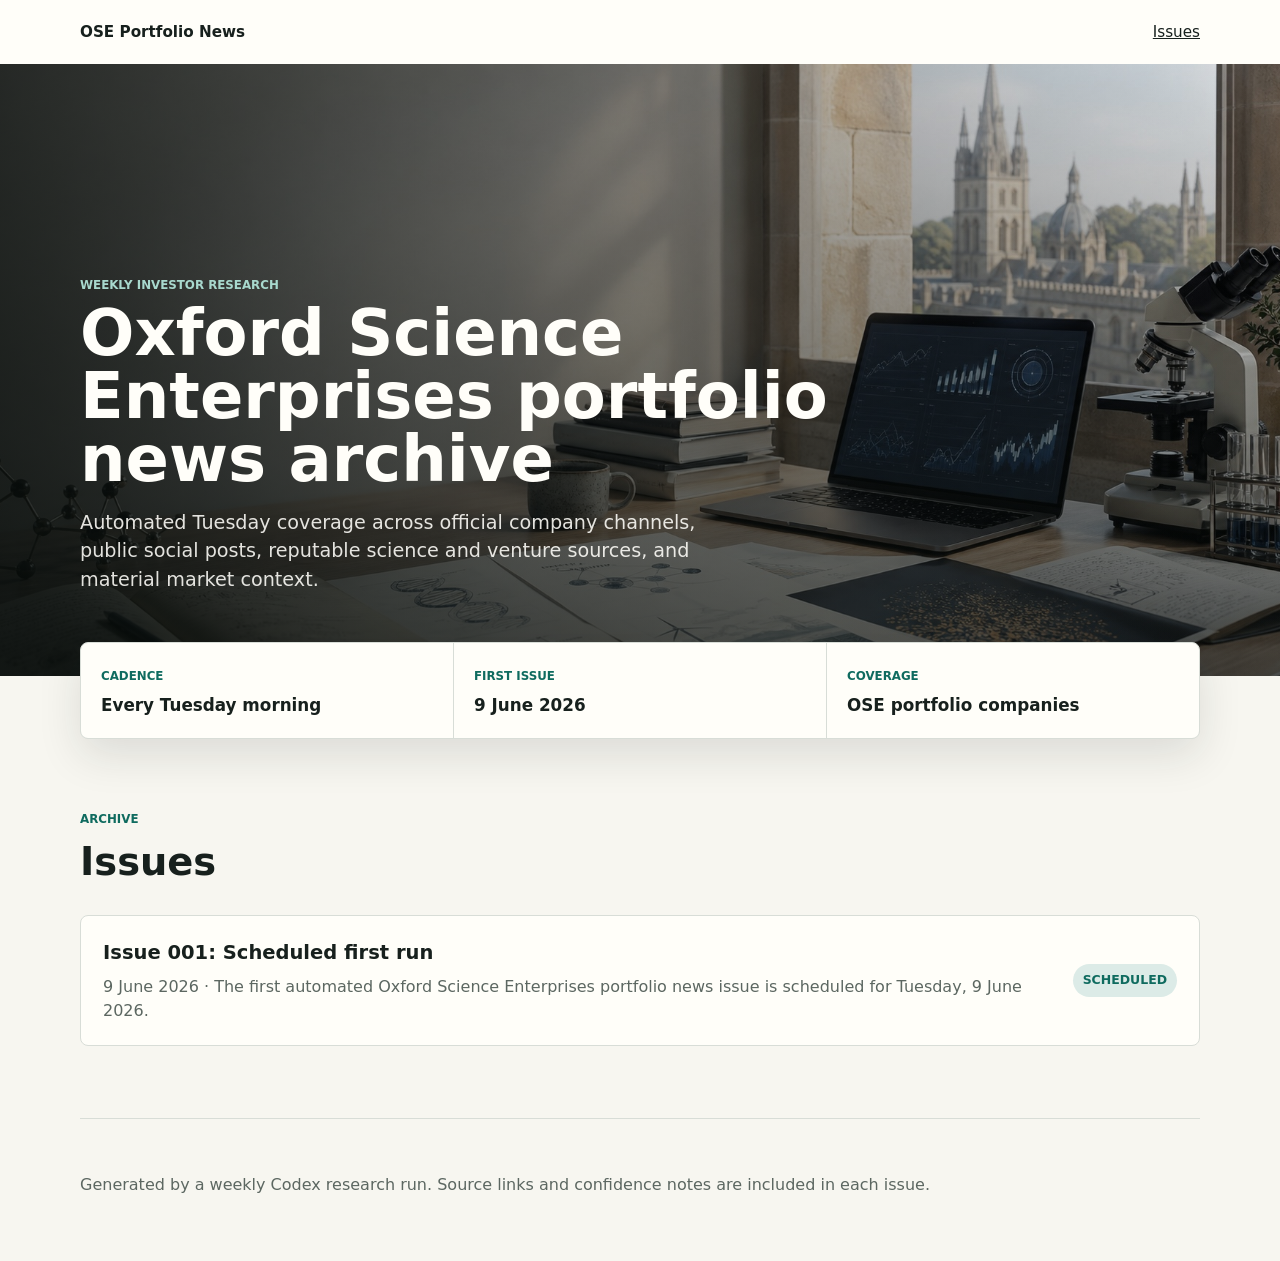
==== site/index.html @ 3891fce2 "Initial OSE portfolio news archive" ====
<!doctype html>
<html lang="en">
  <head>
    <meta charset="utf-8">
    <meta name="viewport" content="width=device-width, initial-scale=1">
    <meta name="description" content="Weekly research archive tracking Oxford Science Enterprises portfolio news.">
    <title>OSE Portfolio News</title>
    <link rel="stylesheet" href="./styles.css">
  </head>
  <body>
    <header class="site-header">
      <nav class="nav" aria-label="Primary">
        <a class="brand" href="./">OSE Portfolio News</a>
        <a href="#issues">Issues</a>
      </nav>
      <section class="hero">
        <img src="./assets/news-research-hero.jpg" alt="" class="hero-image">
        <div class="hero-overlay"></div>
        <div class="hero-copy">
          <p class="eyebrow">Weekly investor research</p>
          <h1>Oxford Science Enterprises portfolio news archive</h1>
          <p>
            Automated Tuesday coverage across official company channels, public social posts,
            reputable science and venture sources, and material market context.
          </p>
        </div>
      </section>
    </header>

    <main>
      <section class="summary-band" aria-label="Newsletter status">
        <div>
          <span class="label">Cadence</span>
          <strong>Every Tuesday morning</strong>
        </div>
        <div>
          <span class="label">First issue</span>
          <strong>9 June 2026</strong>
        </div>
        <div>
          <span class="label">Coverage</span>
          <strong>OSE portfolio companies</strong>
        </div>
      </section>

      <section class="content-section" id="issues">
        <div class="section-heading">
          <p class="eyebrow">Archive</p>
          <h2>Issues</h2>
        </div>
        <div class="issue-list" id="issue-list" aria-live="polite">
          <p class="muted">Loading issue archive...</p>
        </div>
      </section>
    </main>

    <footer class="footer">
      <p>Generated by a weekly Codex research run. Source links and confidence notes are included in each issue.</p>
    </footer>

    <script src="./app.js" type="module"></script>
  </body>
</html>
---- site/styles.css ----
:root {
  color-scheme: light;
  --ink: #17201d;
  --muted: #5c6761;
  --line: #d8ddd7;
  --paper: #f7f6f0;
  --white: #fffef9;
  --accent: #0f6b5f;
  --accent-2: #8c4f23;
  --accent-soft: #dcebe7;
  --shadow: 0 16px 44px rgba(28, 34, 31, 0.12);
}

* {
  box-sizing: border-box;
}

body {
  margin: 0;
  min-height: 100vh;
  background: var(--paper);
  color: var(--ink);
  font-family: Inter, ui-sans-serif, system-ui, -apple-system, BlinkMacSystemFont, "Segoe UI", sans-serif;
  line-height: 1.5;
}

a {
  color: inherit;
}

.nav {
  width: min(1120px, calc(100% - 32px));
  min-height: 64px;
  margin: 0 auto;
  display: flex;
  align-items: center;
  justify-content: space-between;
  gap: 24px;
  font-size: 0.95rem;
}

.brand {
  font-weight: 800;
  text-decoration: none;
}

.site-header {
  background: var(--white);
}

.page-header {
  background: var(--white);
  border-bottom: 1px solid var(--line);
}

.hero {
  position: relative;
  min-height: clamp(430px, 68vh, 680px);
  overflow: hidden;
  display: grid;
  align-items: end;
}

.hero-image,
.hero-overlay {
  position: absolute;
  inset: 0;
  width: 100%;
  height: 100%;
}

.hero-image {
  object-fit: cover;
}

.hero-overlay {
  background:
    linear-gradient(90deg, rgba(8, 13, 11, 0.76), rgba(8, 13, 11, 0.42) 42%, rgba(8, 13, 11, 0.08)),
    linear-gradient(0deg, rgba(8, 13, 11, 0.58), rgba(8, 13, 11, 0));
}

.hero-copy {
  position: relative;
  width: min(1120px, calc(100% - 32px));
  margin: 0 auto;
  padding: 0 0 clamp(54px, 9vh, 96px);
  color: var(--white);
}

.hero-copy h1 {
  max-width: 780px;
  margin: 8px 0 18px;
  font-size: clamp(2.45rem, 5vw, 4.9rem);
  line-height: 0.98;
  letter-spacing: 0;
}

.hero-copy p:last-child {
  max-width: 620px;
  margin: 0;
  font-size: clamp(1rem, 1.5vw, 1.22rem);
  color: rgba(255, 254, 249, 0.88);
}

.eyebrow,
.label {
  margin: 0;
  color: var(--accent);
  font-size: 0.74rem;
  font-weight: 800;
  letter-spacing: 0;
  text-transform: uppercase;
}

.hero-copy .eyebrow {
  color: #a8d9ce;
}

.summary-band {
  width: min(1120px, calc(100% - 32px));
  margin: -34px auto 0;
  position: relative;
  display: grid;
  grid-template-columns: repeat(3, 1fr);
  gap: 1px;
  overflow: hidden;
  border: 1px solid var(--line);
  border-radius: 8px;
  background: var(--line);
  box-shadow: var(--shadow);
}

.summary-band div {
  min-height: 92px;
  padding: 20px;
  background: var(--white);
}

.summary-band strong {
  display: block;
  margin-top: 6px;
  font-size: 1.05rem;
}

.content-section {
  width: min(1120px, calc(100% - 32px));
  margin: 72px auto;
}

.section-heading {
  margin-bottom: 24px;
}

.section-heading h2 {
  margin: 4px 0 0;
  font-size: clamp(1.8rem, 3vw, 2.6rem);
  letter-spacing: 0;
}

.issue-list {
  display: grid;
  gap: 14px;
}

.issue-card {
  display: grid;
  grid-template-columns: 1fr auto;
  gap: 22px;
  align-items: center;
  padding: 22px;
  border: 1px solid var(--line);
  border-radius: 8px;
  background: var(--white);
  text-decoration: none;
  transition: border-color 160ms ease, transform 160ms ease, box-shadow 160ms ease;
}

.issue-card:hover {
  border-color: rgba(15, 107, 95, 0.55);
  box-shadow: 0 10px 28px rgba(28, 34, 31, 0.09);
  transform: translateY(-1px);
}

.issue-card h3 {
  margin: 0 0 8px;
  font-size: 1.22rem;
  letter-spacing: 0;
}

.issue-card p {
  margin: 0;
  color: var(--muted);
}

.status {
  justify-self: end;
  min-width: 84px;
  padding: 7px 10px;
  border-radius: 999px;
  background: var(--accent-soft);
  color: var(--accent);
  text-align: center;
  font-size: 0.78rem;
  font-weight: 800;
  text-transform: uppercase;
}

.status.published {
  background: #e8ead8;
  color: #59620e;
}

.reader-shell {
  width: min(920px, calc(100% - 32px));
  margin: 56px auto 78px;
}

.issue-reader {
  background: var(--white);
  border: 1px solid var(--line);
  border-radius: 8px;
  padding: clamp(22px, 5vw, 54px);
  box-shadow: var(--shadow);
}

.issue-reader h1,
.issue-reader h2,
.issue-reader h3 {
  line-height: 1.16;
  letter-spacing: 0;
}

.issue-reader h1 {
  margin-top: 0;
  font-size: clamp(2rem, 4vw, 3rem);
}

.issue-reader h2 {
  margin-top: 38px;
  padding-top: 24px;
  border-top: 1px solid var(--line);
}

.issue-reader p,
.issue-reader li {
  color: #2c3531;
}

.issue-reader a {
  color: var(--accent);
  font-weight: 700;
}

.muted {
  color: var(--muted);
}

.footer {
  width: min(1120px, calc(100% - 32px));
  margin: 0 auto;
  padding: 38px 0 48px;
  color: var(--muted);
  border-top: 1px solid var(--line);
}

@media (max-width: 760px) {
  .hero {
    min-height: 560px;
  }

  .hero-overlay {
    background:
      linear-gradient(90deg, rgba(8, 13, 11, 0.78), rgba(8, 13, 11, 0.36)),
      linear-gradient(0deg, rgba(8, 13, 11, 0.7), rgba(8, 13, 11, 0.1));
  }

  .summary-band {
    grid-template-columns: 1fr;
    margin-top: 0;
    border-radius: 0;
    width: 100%;
    border-left: 0;
    border-right: 0;
  }

  .issue-card {
    grid-template-columns: 1fr;
  }

  .status {
    justify-self: start;
  }
}
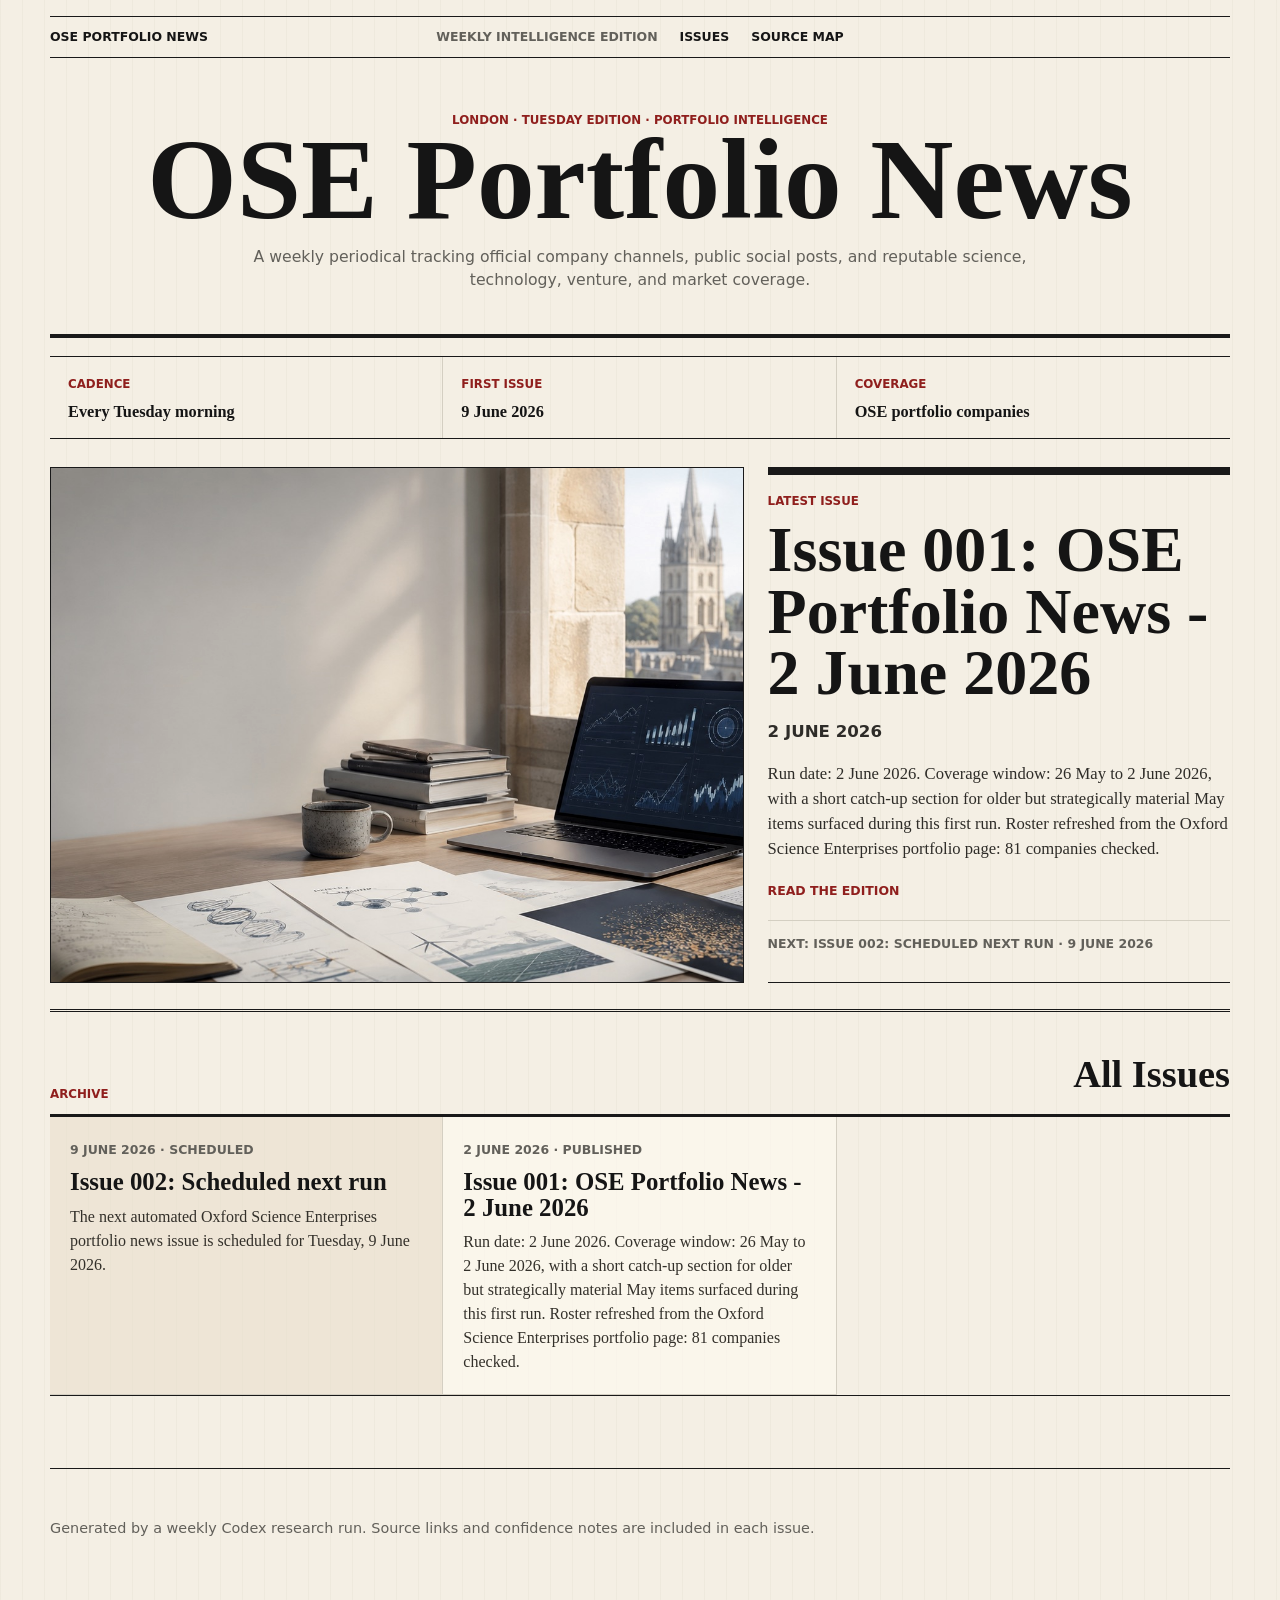
==== commit 2588774a: "Add periodical theme and portfolio source map" ====
--- a/site/index.html
+++ b/site/index.html
@@ -8,23 +8,18 @@
     <link rel="stylesheet" href="./styles.css">
   </head>
   <body>
-    <header class="site-header">
-      <nav class="nav" aria-label="Primary">
+    <header class="site-header masthead">
+      <nav class="nav utility-nav" aria-label="Primary">
         <a class="brand" href="./">OSE Portfolio News</a>
+        <span class="edition-mark">Weekly Intelligence Edition</span>
         <a href="#issues">Issues</a>
+        <a href="./sources.html">Source Map</a>
       </nav>
-      <section class="hero">
-        <img src="./assets/news-research-hero.jpg" alt="" class="hero-image">
-        <div class="hero-overlay"></div>
-        <div class="hero-copy">
-          <p class="eyebrow">Weekly investor research</p>
-          <h1>Oxford Science Enterprises portfolio news archive</h1>
-          <p>
-            Automated Tuesday coverage across official company channels, public social posts,
-            reputable science and venture sources, and material market context.
-          </p>
-        </div>
-      </section>
+      <div class="paper-title">
+        <p class="dateline">London · Tuesday Edition · Portfolio Intelligence</p>
+        <h1>OSE Portfolio News</h1>
+        <p class="tagline">A weekly periodical tracking official company channels, public social posts, and reputable science, technology, venture, and market coverage.</p>
+      </div>
     </header>
 
     <main>
@@ -43,12 +38,24 @@
         </div>
       </section>
 
-      <section class="content-section" id="issues">
+      <section class="front-page" aria-label="Latest issue">
+        <div class="front-image-wrap">
+          <img src="./assets/news-research-hero.jpg" alt="" class="front-image">
+        </div>
+        <div class="front-copy">
+          <p class="kicker">Latest Issue</p>
+          <div id="latest-issue" aria-live="polite">
+            <p class="muted">Loading latest issue...</p>
+          </div>
+        </div>
+      </section>
+
+      <section class="content-section broadsheet-grid" id="issues">
         <div class="section-heading">
-          <p class="eyebrow">Archive</p>
-          <h2>Issues</h2>
+          <p class="kicker">Archive</p>
+          <h2>All Issues</h2>
         </div>
-        <div class="issue-list" id="issue-list" aria-live="polite">
+        <div class="issue-list newspaper-list" id="issue-list" aria-live="polite">
           <p class="muted">Loading issue archive...</p>
         </div>
       </section>
--- a/site/styles.css
+++ b/site/styles.css
@@ -1,14 +1,15 @@
 :root {
   color-scheme: light;
-  --ink: #17201d;
-  --muted: #5c6761;
-  --line: #d8ddd7;
-  --paper: #f7f6f0;
-  --white: #fffef9;
-  --accent: #0f6b5f;
-  --accent-2: #8c4f23;
-  --accent-soft: #dcebe7;
-  --shadow: 0 16px 44px rgba(28, 34, 31, 0.12);
+  --ink: #151515;
+  --muted: #62605a;
+  --rule: #191919;
+  --hairline: #d4cfc2;
+  --paper: #f4efe4;
+  --paper-2: #fffaf0;
+  --accent: #8f1f1d;
+  --accent-2: #245a5d;
+  --wash: #e9dfcd;
+  --shadow: 0 18px 48px rgba(37, 31, 22, 0.12);
 }
 
 * {
@@ -18,9 +19,12 @@
 body {
   margin: 0;
   min-height: 100vh;
-  background: var(--paper);
+  background:
+    linear-gradient(90deg, rgba(88, 70, 38, 0.035) 1px, transparent 1px),
+    var(--paper);
+  background-size: 22px 22px;
   color: var(--ink);
-  font-family: Inter, ui-sans-serif, system-ui, -apple-system, BlinkMacSystemFont, "Segoe UI", sans-serif;
+  font-family: Georgia, "Times New Roman", serif;
   line-height: 1.5;
 }
 
@@ -28,227 +32,366 @@
   color: inherit;
 }
 
+.masthead {
+  width: min(1180px, calc(100% - 32px));
+  margin: 0 auto;
+  padding-top: 16px;
+}
+
+.page-header {
+  border-bottom: 3px double var(--rule);
+}
+
+.masthead.compact .paper-title {
+  padding-bottom: 18px;
+}
+
 .nav {
-  width: min(1120px, calc(100% - 32px));
-  min-height: 64px;
-  margin: 0 auto;
+  min-height: 42px;
   display: flex;
   align-items: center;
-  justify-content: space-between;
-  gap: 24px;
-  font-size: 0.95rem;
+  justify-content: center;
+  gap: 22px;
+  border-top: 1px solid var(--rule);
+  border-bottom: 1px solid var(--rule);
+  font-family: ui-sans-serif, system-ui, -apple-system, BlinkMacSystemFont, "Segoe UI", sans-serif;
+  font-size: 0.78rem;
+  font-weight: 800;
+  letter-spacing: 0;
+  text-transform: uppercase;
+}
+
+.nav a {
+  text-decoration: none;
 }
 
 .brand {
-  font-weight: 800;
-  text-decoration: none;
-}
-
-.site-header {
-  background: var(--white);
-}
-
-.page-header {
-  background: var(--white);
-  border-bottom: 1px solid var(--line);
-}
-
-.hero {
-  position: relative;
-  min-height: clamp(430px, 68vh, 680px);
-  overflow: hidden;
-  display: grid;
-  align-items: end;
-}
-
-.hero-image,
-.hero-overlay {
   position: absolute;
-  inset: 0;
-  width: 100%;
-  height: 100%;
-}
-
-.hero-image {
-  object-fit: cover;
-}
-
-.hero-overlay {
-  background:
-    linear-gradient(90deg, rgba(8, 13, 11, 0.76), rgba(8, 13, 11, 0.42) 42%, rgba(8, 13, 11, 0.08)),
-    linear-gradient(0deg, rgba(8, 13, 11, 0.58), rgba(8, 13, 11, 0));
-}
-
-.hero-copy {
-  position: relative;
-  width: min(1120px, calc(100% - 32px));
-  margin: 0 auto;
-  padding: 0 0 clamp(54px, 9vh, 96px);
-  color: var(--white);
-}
-
-.hero-copy h1 {
-  max-width: 780px;
-  margin: 8px 0 18px;
-  font-size: clamp(2.45rem, 5vw, 4.9rem);
-  line-height: 0.98;
-  letter-spacing: 0;
-}
-
-.hero-copy p:last-child {
-  max-width: 620px;
+  left: max(16px, calc((100vw - 1180px) / 2));
+}
+
+.edition-mark {
+  color: var(--muted);
+}
+
+.paper-title {
+  text-align: center;
+  padding: clamp(28px, 5vw, 54px) 0 clamp(22px, 4vw, 42px);
+  border-bottom: 4px solid var(--rule);
+}
+
+.paper-title h1 {
   margin: 0;
-  font-size: clamp(1rem, 1.5vw, 1.22rem);
-  color: rgba(255, 254, 249, 0.88);
-}
-
-.eyebrow,
+  font-size: clamp(3rem, 9vw, 7.6rem);
+  line-height: 0.86;
+  letter-spacing: 0;
+  font-weight: 900;
+}
+
+.paper-title .tagline {
+  max-width: 860px;
+  margin: 16px auto 0;
+  color: var(--muted);
+  font-family: ui-sans-serif, system-ui, -apple-system, BlinkMacSystemFont, "Segoe UI", sans-serif;
+  font-size: 0.98rem;
+}
+
+.dateline,
+.kicker,
 .label {
   margin: 0;
   color: var(--accent);
+  font-family: ui-sans-serif, system-ui, -apple-system, BlinkMacSystemFont, "Segoe UI", sans-serif;
   font-size: 0.74rem;
-  font-weight: 800;
+  font-weight: 900;
   letter-spacing: 0;
   text-transform: uppercase;
 }
 
-.hero-copy .eyebrow {
-  color: #a8d9ce;
-}
-
 .summary-band {
-  width: min(1120px, calc(100% - 32px));
-  margin: -34px auto 0;
-  position: relative;
+  width: min(1180px, calc(100% - 32px));
+  margin: 18px auto 0;
   display: grid;
   grid-template-columns: repeat(3, 1fr);
-  gap: 1px;
-  overflow: hidden;
-  border: 1px solid var(--line);
-  border-radius: 8px;
-  background: var(--line);
-  box-shadow: var(--shadow);
+  border-top: 1px solid var(--rule);
+  border-bottom: 1px solid var(--rule);
 }
 
 .summary-band div {
-  min-height: 92px;
-  padding: 20px;
-  background: var(--white);
+  min-height: 78px;
+  padding: 14px 18px;
+  border-right: 1px solid var(--hairline);
+}
+
+.summary-band div:last-child {
+  border-right: 0;
 }
 
 .summary-band strong {
   display: block;
-  margin-top: 6px;
-  font-size: 1.05rem;
+  margin-top: 5px;
+  font-size: 1.02rem;
+}
+
+.front-page {
+  width: min(1180px, calc(100% - 32px));
+  margin: 28px auto 0;
+  display: grid;
+  grid-template-columns: minmax(0, 1.2fr) minmax(300px, 0.8fr);
+  gap: 24px;
+  padding-bottom: 26px;
+  border-bottom: 3px double var(--rule);
+}
+
+.front-image-wrap {
+  min-height: 360px;
+  border: 1px solid var(--rule);
+  overflow: hidden;
+  background: var(--wash);
+}
+
+.front-image {
+  width: 100%;
+  height: 100%;
+  display: block;
+  object-fit: cover;
+  filter: contrast(1.03) saturate(0.94);
+}
+
+.front-copy {
+  border-top: 8px solid var(--rule);
+  border-bottom: 1px solid var(--rule);
+  padding: 18px 0 16px;
+}
+
+.lead-link {
+  display: block;
+  text-decoration: none;
+}
+
+.lead-link h2 {
+  margin: 8px 0 10px;
+  font-size: clamp(2.15rem, 5vw, 4.15rem);
+  line-height: 0.96;
+  letter-spacing: 0;
+}
+
+.lead-link p {
+  color: #2e2c28;
+  font-size: 1.04rem;
+}
+
+.issue-date,
+.issue-meta,
+.next-edition,
+.read-more,
+.source-meta {
+  color: var(--muted);
+  font-family: ui-sans-serif, system-ui, -apple-system, BlinkMacSystemFont, "Segoe UI", sans-serif;
+  font-size: 0.78rem;
+  font-weight: 800;
+  letter-spacing: 0;
+  text-transform: uppercase;
+}
+
+.read-more {
+  color: var(--accent);
+}
+
+.next-edition {
+  margin-top: 18px;
+  padding-top: 14px;
+  border-top: 1px solid var(--hairline);
 }
 
 .content-section {
-  width: min(1120px, calc(100% - 32px));
-  margin: 72px auto;
+  width: min(1180px, calc(100% - 32px));
+  margin: 34px auto 72px;
 }
 
 .section-heading {
-  margin-bottom: 24px;
+  display: flex;
+  align-items: end;
+  justify-content: space-between;
+  gap: 20px;
+  padding-bottom: 10px;
+  border-bottom: 3px solid var(--rule);
 }
 
 .section-heading h2 {
-  margin: 4px 0 0;
+  margin: 0;
   font-size: clamp(1.8rem, 3vw, 2.6rem);
   letter-spacing: 0;
 }
 
-.issue-list {
+.newspaper-list {
   display: grid;
-  gap: 14px;
+  grid-template-columns: repeat(3, 1fr);
+  gap: 0;
+  border-bottom: 1px solid var(--rule);
 }
 
 .issue-card {
-  display: grid;
-  grid-template-columns: 1fr auto;
-  gap: 22px;
-  align-items: center;
-  padding: 22px;
-  border: 1px solid var(--line);
-  border-radius: 8px;
-  background: var(--white);
+  min-height: 230px;
+  padding: 20px;
+  border-right: 1px solid var(--hairline);
+  border-bottom: 1px solid var(--hairline);
+  background: rgba(255, 250, 240, 0.62);
   text-decoration: none;
-  transition: border-color 160ms ease, transform 160ms ease, box-shadow 160ms ease;
-}
-
-.issue-card:hover {
-  border-color: rgba(15, 107, 95, 0.55);
-  box-shadow: 0 10px 28px rgba(28, 34, 31, 0.09);
-  transform: translateY(-1px);
+}
+
+.issue-card:nth-child(3n) {
+  border-right: 0;
+}
+
+.issue-card:hover h3 {
+  color: var(--accent);
 }
 
 .issue-card h3 {
-  margin: 0 0 8px;
-  font-size: 1.22rem;
+  margin: 8px 0 10px;
+  font-size: 1.55rem;
+  line-height: 1.04;
   letter-spacing: 0;
 }
 
 .issue-card p {
   margin: 0;
-  color: var(--muted);
-}
-
-.status {
-  justify-self: end;
-  min-width: 84px;
-  padding: 7px 10px;
-  border-radius: 999px;
-  background: var(--accent-soft);
-  color: var(--accent);
+  color: #33302a;
+}
+
+.issue-card.scheduled {
+  background: rgba(233, 223, 205, 0.55);
+}
+
+.reader-shell {
+  width: min(1180px, calc(100% - 32px));
+  margin: 28px auto 78px;
+}
+
+.issue-reader {
+  background: var(--paper-2);
+  border: 1px solid var(--rule);
+  box-shadow: var(--shadow);
+  padding: clamp(22px, 5vw, 58px);
+}
+
+.issue-reader h1 {
+  max-width: 980px;
+  margin: 0 auto 12px;
   text-align: center;
-  font-size: 0.78rem;
-  font-weight: 800;
-  text-transform: uppercase;
-}
-
-.status.published {
-  background: #e8ead8;
-  color: #59620e;
-}
-
-.reader-shell {
-  width: min(920px, calc(100% - 32px));
-  margin: 56px auto 78px;
-}
-
-.issue-reader {
-  background: var(--white);
-  border: 1px solid var(--line);
-  border-radius: 8px;
-  padding: clamp(22px, 5vw, 54px);
-  box-shadow: var(--shadow);
-}
-
-.issue-reader h1,
-.issue-reader h2,
+  font-size: clamp(2.6rem, 7vw, 6.2rem);
+  line-height: 0.9;
+  letter-spacing: 0;
+}
+
+.issue-reader > p:first-of-type {
+  max-width: 920px;
+  margin: 18px auto 28px;
+  padding: 16px 0;
+  border-top: 1px solid var(--rule);
+  border-bottom: 1px solid var(--rule);
+  color: #34312b;
+  font-size: 1.14rem;
+  text-align: center;
+}
+
+.issue-reader > p:first-of-type::first-letter {
+  float: left;
+  margin: 6px 8px 0 0;
+  font-size: 3.9rem;
+  line-height: 0.75;
+  font-weight: 900;
+}
+
+.issue-reader h2 {
+  margin: 38px 0 14px;
+  padding-top: 16px;
+  border-top: 3px double var(--rule);
+  font-size: clamp(1.65rem, 3vw, 2.35rem);
+  letter-spacing: 0;
+}
+
 .issue-reader h3 {
-  line-height: 1.16;
-  letter-spacing: 0;
-}
-
-.issue-reader h1 {
-  margin-top: 0;
-  font-size: clamp(2rem, 4vw, 3rem);
-}
-
-.issue-reader h2 {
-  margin-top: 38px;
-  padding-top: 24px;
-  border-top: 1px solid var(--line);
+  margin: 24px 0 6px;
+  font-size: 1.45rem;
+  line-height: 1.08;
+  letter-spacing: 0;
 }
 
 .issue-reader p,
 .issue-reader li {
-  color: #2c3531;
+  color: #292721;
+}
+
+.issue-reader ul {
+  margin: 0 0 18px;
+  padding-left: 22px;
+}
+
+.issue-reader li {
+  margin: 0 0 8px;
 }
 
 .issue-reader a {
   color: var(--accent);
-  font-weight: 700;
+  font-weight: 800;
+  text-decoration-thickness: 1px;
+}
+
+.source-shell {
+  width: min(1180px, calc(100% - 32px));
+  margin: 30px auto 76px;
+}
+
+.source-note {
+  margin-bottom: 18px;
+  padding: 16px 0;
+  border-top: 1px solid var(--rule);
+  border-bottom: 1px solid var(--rule);
+  color: #34312b;
+}
+
+.source-table-wrap {
+  overflow-x: auto;
+  border-top: 3px solid var(--rule);
+  border-bottom: 1px solid var(--rule);
+  background: var(--paper-2);
+}
+
+.source-table {
+  width: 100%;
+  min-width: 1040px;
+  border-collapse: collapse;
+  font-family: ui-sans-serif, system-ui, -apple-system, BlinkMacSystemFont, "Segoe UI", sans-serif;
+  font-size: 0.86rem;
+}
+
+.source-table th,
+.source-table td {
+  padding: 12px;
+  border-right: 1px solid var(--hairline);
+  border-bottom: 1px solid var(--hairline);
+  text-align: left;
+  vertical-align: top;
+}
+
+.source-table th {
+  background: var(--wash);
+  color: var(--ink);
+  text-transform: uppercase;
+  font-size: 0.72rem;
+}
+
+.source-table td span {
+  display: block;
+  margin-top: 4px;
+  color: var(--muted);
+}
+
+.source-table a {
+  color: var(--accent);
+  font-weight: 800;
 }
 
 .muted {
@@ -256,38 +399,69 @@
 }
 
 .footer {
-  width: min(1120px, calc(100% - 32px));
+  width: min(1180px, calc(100% - 32px));
   margin: 0 auto;
-  padding: 38px 0 48px;
-  color: var(--muted);
-  border-top: 1px solid var(--line);
-}
-
-@media (max-width: 760px) {
-  .hero {
-    min-height: 560px;
-  }
-
-  .hero-overlay {
-    background:
-      linear-gradient(90deg, rgba(8, 13, 11, 0.78), rgba(8, 13, 11, 0.36)),
-      linear-gradient(0deg, rgba(8, 13, 11, 0.7), rgba(8, 13, 11, 0.1));
-  }
-
+  padding: 34px 0 48px;
+  color: var(--muted);
+  border-top: 1px solid var(--rule);
+  font-family: ui-sans-serif, system-ui, -apple-system, BlinkMacSystemFont, "Segoe UI", sans-serif;
+  font-size: 0.9rem;
+}
+
+@media (max-width: 900px) {
+  .brand {
+    position: static;
+  }
+
+  .nav {
+    justify-content: flex-start;
+    overflow-x: auto;
+  }
+
+  .front-page,
   .summary-band {
     grid-template-columns: 1fr;
-    margin-top: 0;
-    border-radius: 0;
-    width: 100%;
-    border-left: 0;
+  }
+
+  .summary-band div {
     border-right: 0;
-  }
-
-  .issue-card {
+    border-bottom: 1px solid var(--hairline);
+  }
+
+  .newspaper-list {
     grid-template-columns: 1fr;
   }
 
-  .status {
-    justify-self: start;
-  }
-}
+  .issue-card,
+  .issue-card:nth-child(3n) {
+    border-right: 0;
+  }
+
+  .front-image-wrap {
+    min-height: 260px;
+  }
+}
+
+@media (max-width: 560px) {
+  .masthead,
+  .content-section,
+  .front-page,
+  .reader-shell,
+  .source-shell,
+  .footer {
+    width: min(100% - 24px, 1180px);
+  }
+
+  .paper-title h1 {
+    font-size: clamp(2.7rem, 15vw, 4rem);
+  }
+
+  .lead-link h2,
+  .issue-reader h1 {
+    font-size: clamp(2.2rem, 12vw, 3.2rem);
+  }
+
+  .issue-reader {
+    padding: 18px;
+  }
+}
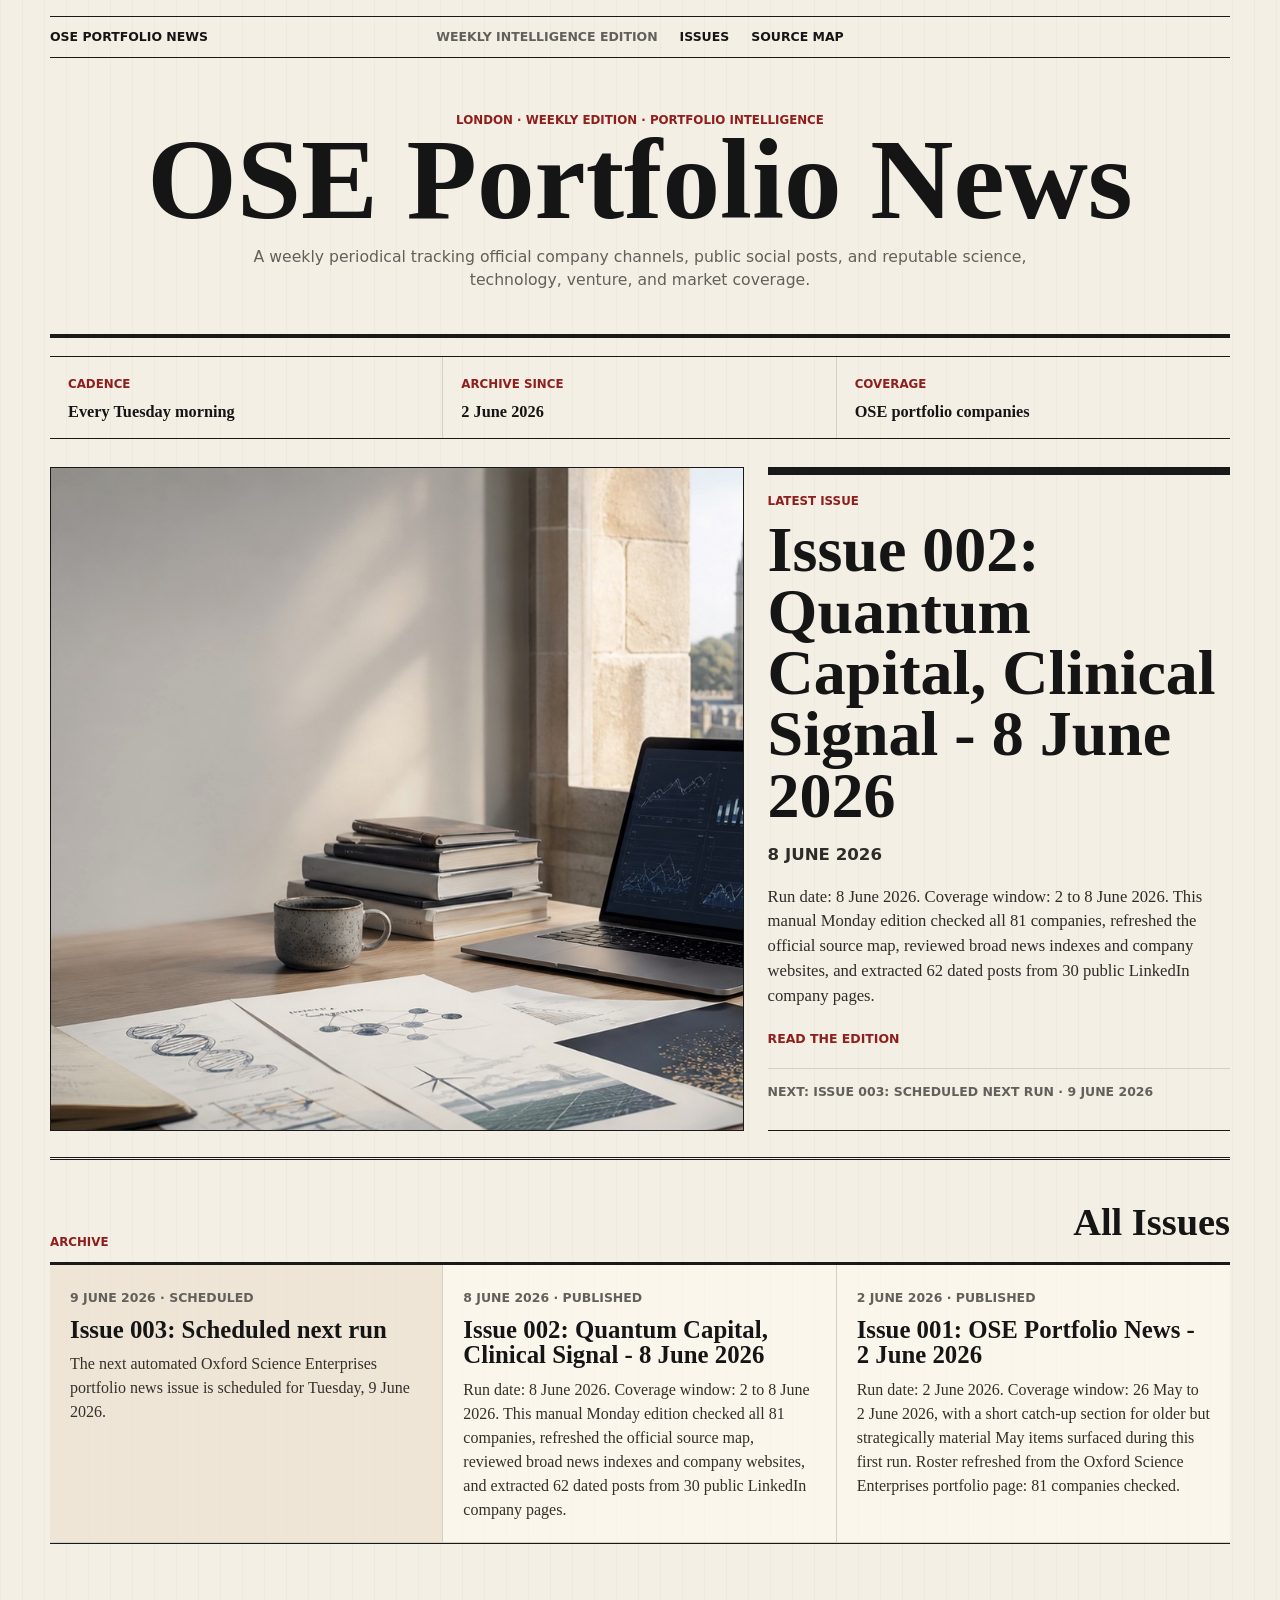
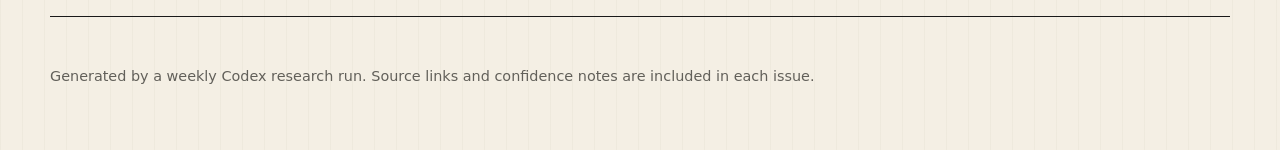
==== commit 079ddf28: "Add OSE portfolio news issue 2026-06-08" ====
--- a/site/index.html
+++ b/site/index.html
@@ -16,7 +16,7 @@
         <a href="./sources.html">Source Map</a>
       </nav>
       <div class="paper-title">
-        <p class="dateline">London · Tuesday Edition · Portfolio Intelligence</p>
+        <p class="dateline">London · Weekly Edition · Portfolio Intelligence</p>
         <h1>OSE Portfolio News</h1>
         <p class="tagline">A weekly periodical tracking official company channels, public social posts, and reputable science, technology, venture, and market coverage.</p>
       </div>
@@ -29,8 +29,8 @@
           <strong>Every Tuesday morning</strong>
         </div>
         <div>
-          <span class="label">First issue</span>
-          <strong>9 June 2026</strong>
+          <span class="label">Archive since</span>
+          <strong>2 June 2026</strong>
         </div>
         <div>
           <span class="label">Coverage</span>
